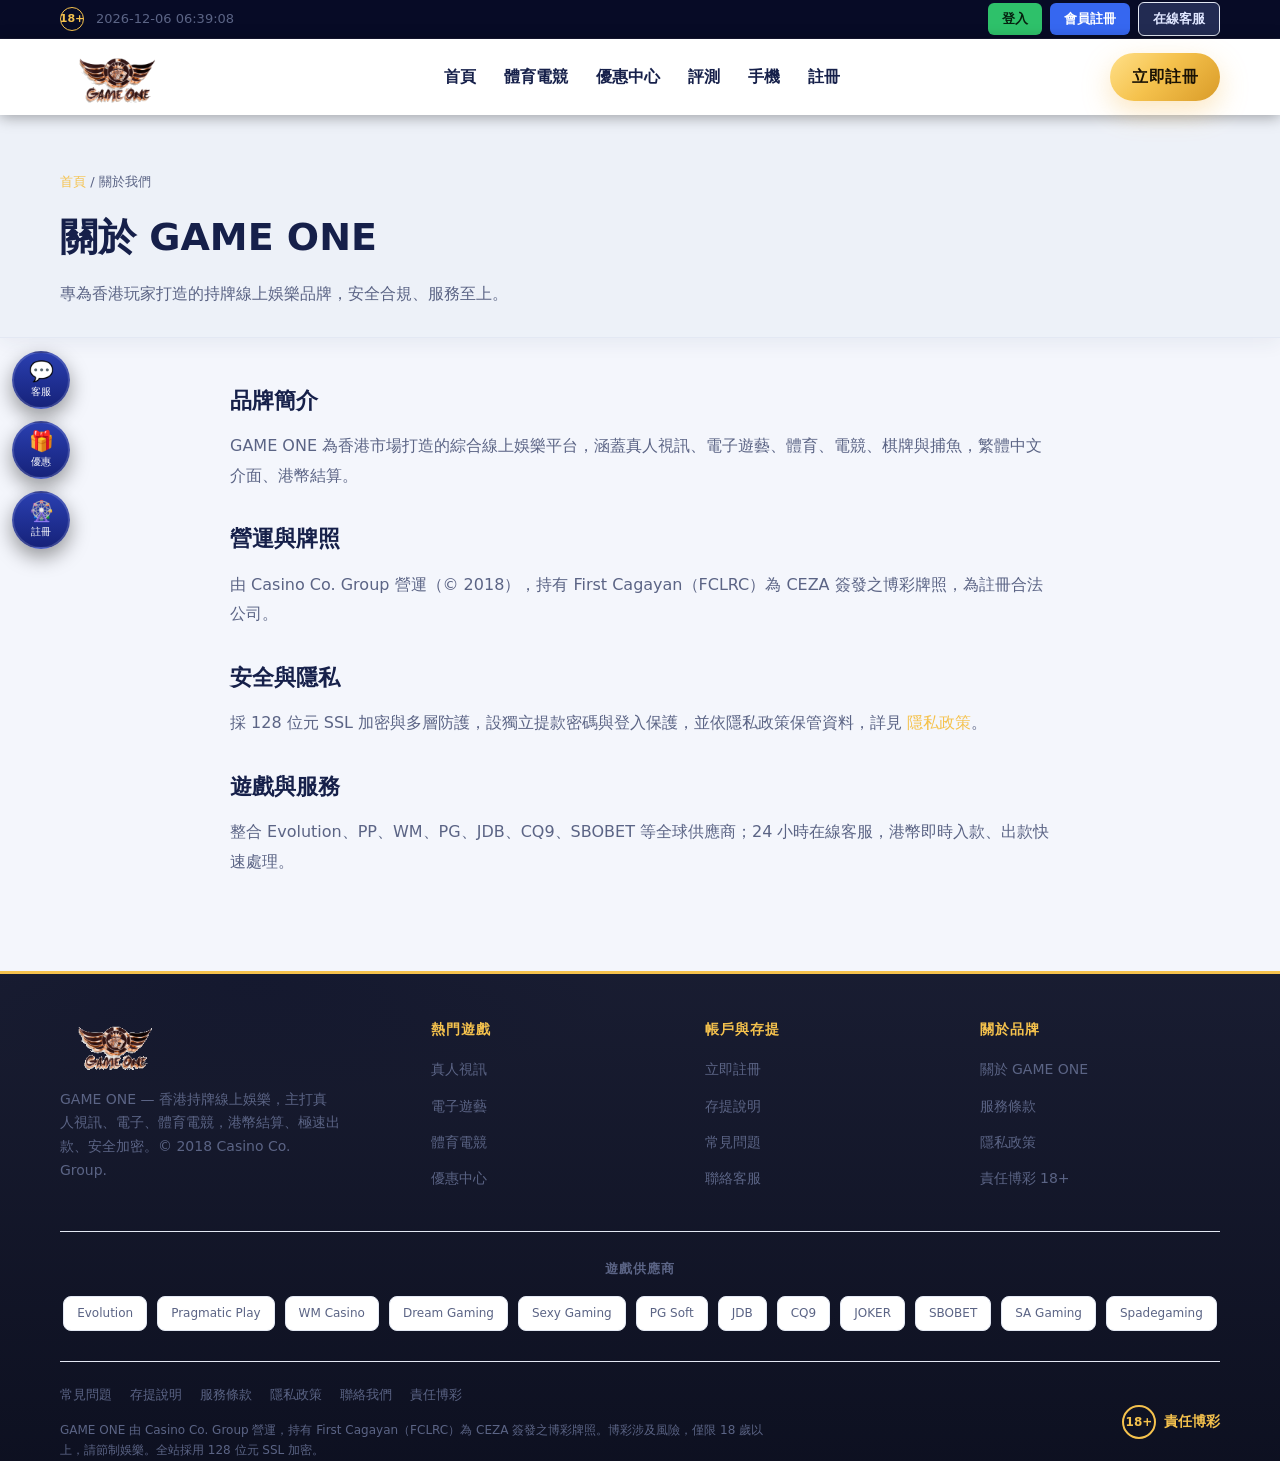
==== about-us/index.html @ 1b9bb850 "1" ====
<!DOCTYPE html>
<html lang="zh-Hant-HK">
<head>
  <meta charset="UTF-8"><meta name="viewport" content="width=device-width, initial-scale=1.0">
  <title>關於 GAME ONE | GAME ONE</title><meta name="description" content="關於 GAME ONE：Casino Co. Group 營運（© 2018），持 FCLRC/CEZA 牌照，128 位元加密，多元遊戲。"><meta name="theme-color" content="#ffffff">
  <link rel="icon" type="image/png" href="/assets/img/favicon.png">
  <link rel="apple-touch-icon" href="/assets/img/favicon.png">
  <link rel="stylesheet" href="/style.css">
</head>
<body class="light">
  <div class="topbar"><div class="container topbar-in">
    <div class="tb-left"><span class="tb-18">18+</span><span class="tb-time" id="tbTime">&nbsp;</span></div>
    <div class="tb-right">
      <a href="https://g1vip.com/play-and-win/" class="tb-btn login" target="_blank" rel="nofollow noopener">登入</a>
      <a href="/register/" class="tb-btn reg">會員註冊</a>
      <a href="/contact/" class="tb-btn cs">在線客服</a>
    </div>
  </div></div>
  <header class="site-header"><div class="container nav">
    <a class="logo" href="/" aria-label="GAME ONE 首頁"><img src="/assets/img/logo.png" alt="GAME ONE"></a>
    <nav><ul class="nav-links" id="navLinks">
      <li><a href="/">首頁</a></li>
      <li><a href="/esports/">體育電競</a></li>
      <li><a href="/bonus/">優惠中心</a></li>
      <li><a href="/review/">評測</a></li>
      <li><a href="/app/">手機</a></li>
      <li><a href="/register/">註冊</a></li>
    </ul></nav>
    <a href="/register/" class="btn btn-gold btn-reg-top">立即註冊</a>
    <button class="nav-toggle" id="navToggle" aria-label="選單">☰</button>
  </div></header>
  <div class="side-rail">
    <a class="sr" href="https://g1vip.com/play-and-win/" target="_blank" rel="nofollow noopener" title="在線客服"><span>💬</span><small>客服</small></a>
    <a class="sr" href="/bonus/" title="優惠中心"><span>🎁</span><small>優惠</small></a>
    <a class="sr" href="/register/" title="會員註冊"><span>🎡</span><small>註冊</small></a>
  </div>
  <div class="mbar">
    <a href="https://g1vip.com/play-and-win/" target="_blank" rel="nofollow noopener">登入</a>
    <a href="/register/" class="reg">會員註冊</a>
    <a href="/contact/">客服</a>
  </div>
  <main id="main">
  <section class="doc-head"><div class="container"><div class="breadcrumb"><a href="/">首頁</a> / 關於我們</div><h1>關於 GAME ONE</h1><p>專為香港玩家打造的持牌線上娛樂品牌，安全合規、服務至上。</p></div></section>
  <div class="doc"><div class="container"><h2>品牌簡介</h2><p>GAME ONE 為香港市場打造的綜合線上娛樂平台，涵蓋真人視訊、電子遊藝、體育、電競、棋牌與捕魚，繁體中文介面、港幣結算。</p>
<h2>營運與牌照</h2><p>由 Casino Co. Group 營運（© 2018），持有 First Cagayan（FCLRC）為 CEZA 簽發之博彩牌照，為註冊合法公司。</p>
<h2>安全與隱私</h2><p>採 128 位元 SSL 加密與多層防護，設獨立提款密碼與登入保護，並依隱私政策保管資料，詳見 <a href="/privacy/">隱私政策</a>。</p>
<h2>遊戲與服務</h2><p>整合 Evolution、PP、WM、PG、JDB、CQ9、SBOBET 等全球供應商；24 小時在線客服，港幣即時入款、出款快速處理。</p></div></div>
  </main>
  <footer class="site-footer"><div class="container">
    <div class="footer-top">
      <div class="footer-brand">
        <img src="/assets/img/logo.png" alt="GAME ONE" style="height:54px;width:auto;">
        <p>GAME ONE — 香港持牌線上娛樂，主打真人視訊、電子、體育電競，港幣結算、極速出款、安全加密。© 2018 Casino Co. Group.</p>
      </div>
      <div class="footer-col"><h2>熱門遊戲</h2><ul>
        <li><a href="/">真人視訊</a></li><li><a href="/">電子遊藝</a></li>
        <li><a href="/esports/">體育電競</a></li><li><a href="/bonus/">優惠中心</a></li></ul></div>
      <div class="footer-col"><h2>帳戶與存提</h2><ul>
        <li><a href="/register/">立即註冊</a></li><li><a href="/banking/">存提說明</a></li>
        <li><a href="/faq/">常見問題</a></li><li><a href="/contact/">聯絡客服</a></li></ul></div>
      <div class="footer-col"><h2>關於品牌</h2><ul>
        <li><a href="/about-us/">關於 GAME ONE</a></li><li><a href="/terms/">服務條款</a></li>
        <li><a href="/privacy/">隱私政策</a></li><li><a href="/responsible/">責任博彩 18+</a></li></ul></div>
    </div>
    <div class="partners"><h2>遊戲供應商</h2><div class="partners-row">
      <span>Evolution</span><span>Pragmatic Play</span><span>WM Casino</span><span>Dream Gaming</span>
      <span>Sexy Gaming</span><span>PG Soft</span><span>JDB</span><span>CQ9</span>
      <span>JOKER</span><span>SBOBET</span><span>SA Gaming</span><span>Spadegaming</span></div></div>
    <div class="footer-bottom">
      <div class="foot-inner">
        <div class="footer-links">
          <a href="/faq/">常見問題</a><a href="/banking/">存提說明</a><a href="/terms/">服務條款</a><a href="/privacy/">隱私政策</a><a href="/contact/">聯絡我們</a><a href="/responsible/">責任博彩</a></div>
        <p class="legal">GAME ONE 由 Casino Co. Group 營運，持有 First Cagayan（FCLRC）為 CEZA 簽發之博彩牌照。博彩涉及風險，僅限 18 歲以上，請節制娛樂。全站採用 128 位元 SSL 加密。</p>
      </div>
      <span class="age"><span class="badge18">18+</span> 責任博彩</span>
    </div>
  </div></footer>
  <script>
    var nt=document.getElementById('navToggle');
    if(nt) nt.addEventListener('click',function(){document.body.classList.toggle('menu-open');});
    document.querySelectorAll('#navLinks a').forEach(function(a){a.addEventListener('click',function(){document.body.classList.remove('menu-open');});});
    var navEl=document.querySelector('.nav nav');
    if(navEl) navEl.addEventListener('click',function(e){if(e.target===navEl)document.body.classList.remove('menu-open');});
    (function(){var el=document.getElementById('tbTime');if(!el)return;function p(n){return(n<10?'0':'')+n;}
      function tick(){var d=new Date();el.textContent=d.getFullYear()+'-'+p(d.getMonth()+1)+'-'+p(d.getDate())+' '+p(d.getHours())+':'+p(d.getMinutes())+':'+p(d.getSeconds());}
      tick();setInterval(tick,1000);})();
    (function(){var bm=document.getElementById('bmodal');if(!bm)return;
      function close(){bm.classList.remove('on');document.body.style.overflow='';}
      function esc(s){var d=document.createElement('div');d.textContent=s||'';return d.innerHTML;}
      document.querySelectorAll('.bbanner').forEach(function(c){c.addEventListener('click',function(){
        document.getElementById('bmodalImg').src=c.getAttribute('data-img');
        document.getElementById('bmodalTitle').textContent=c.getAttribute('data-title');
        document.getElementById('bmodalMeta').innerHTML=
          '<div class="bd-row"><b>活動對象</b><span>'+esc(c.getAttribute('data-target'))+'</span></div>'+
          '<div class="bd-row"><b>活動時間</b><span>'+esc(c.getAttribute('data-time'))+'</span></div>'+
          '<div class="bd-row"><b>活動內容</b><span>'+esc(c.getAttribute('data-content'))+'</span></div>'+
          '<div class="bd-row"><b>活動規則</b><span>'+esc(c.getAttribute('data-rules'))+'</span></div>';
        bm.classList.add('on');document.body.style.overflow='hidden';});});
      document.getElementById('bmodalX').addEventListener('click',close);
      bm.addEventListener('click',function(e){if(e.target===bm)close();});})();
  </script>
</body></html>
---- style.css ----
/* =========================================================
   Gameone — 香港線上娛樂平台
   品牌風格：深色 + 金橙強調（參考 beton.ua「Територія гри」深色運動-高級風）
   語言：繁體中文（粵語市場 / 香港）
   ========================================================= */

:root {
  --bg:          #0a1030;
  --bg-2:        #0c1238;
  --bg-3:        #111a4a;
  --card:        #141d47;
  --card-2:      #1b2559;
  --line:        #2b366b;
  --text:        #eef1fb;
  --muted:       #9aa6cf;
  --gold:        #f5c24d;
  --gold-2:      #ffe089;
  --gold-3:      #d99b28;
  --accent:      #ff6a2b;
  --red:         #e2323f;
  --red-2:       #b31824;
  --green:       #35c281;
  --topbar:      #070b26;
  --header:      #ffffff;
  --ink:         #16204a;
  --radius:      14px;
  --radius-sm:   10px;
  --shadow:      0 18px 40px rgba(0,0,0,.45);
  --grad-gold:   linear-gradient(135deg, var(--gold-2), var(--gold) 45%, var(--gold-3));
  --grad-dark:   linear-gradient(180deg, #10101a, #07070b);
  --maxw:        1200px;
  --font:        "Noto Sans HK","PingFang HK","Microsoft JhengHei","Segoe UI",system-ui,-apple-system,sans-serif;
}

* { box-sizing: border-box; margin: 0; padding: 0; }

html { scroll-behavior: smooth; }

body {
  font-family: var(--font);
  background: linear-gradient(180deg, #0b1236 0%, #0a1030 40%, #080d26 100%) fixed;
  color: var(--text);
  line-height: 1.7;
  -webkit-font-smoothing: antialiased;
  overflow-x: hidden;
}

img { max-width: 100%; display: block; }
a { color: inherit; text-decoration: none; }

.container { width: 100%; max-width: var(--maxw); margin: 0 auto; padding: 0 20px; }

.section { padding: 60px 0; position: relative; }
.section:nth-child(even) { background: rgba(255,255,255,.015); }

.section-head { text-align: center; margin-bottom: 42px; }
.section-head .eyebrow {
  display: inline-block; font-size: 13px; letter-spacing: 3px; font-weight: 700;
  color: var(--gold); text-transform: uppercase; margin-bottom: 12px;
}
.section-head h2 {
  font-size: clamp(26px, 4vw, 40px); font-weight: 900; letter-spacing: 1px;
}
.section-head h2 span { color: var(--gold); }
.section-head p { color: var(--muted); max-width: 640px; margin: 14px auto 0; font-size: 16px; }

/* ---------- Buttons ---------- */
.btn {
  display: inline-flex; align-items: center; justify-content: center; gap: 8px;
  font-weight: 800; font-size: 16px; letter-spacing: .5px;
  padding: 14px 30px; border-radius: 999px; border: none; cursor: pointer;
  transition: transform .18s ease, box-shadow .18s ease, filter .18s ease;
  white-space: nowrap;
}
.btn-gold { background: var(--grad-gold); color: #1a1205; box-shadow: 0 10px 28px rgba(245,182,74,.35); }
.btn-gold:hover { transform: translateY(-2px); filter: brightness(1.06); box-shadow: 0 16px 34px rgba(245,182,74,.5); }
.btn-ghost { background: transparent; color: var(--text); border: 1.5px solid var(--line); }
.btn-ghost:hover { border-color: var(--gold); color: var(--gold); }
.btn-lg { padding: 17px 40px; font-size: 18px; }

/* ---------- Top utility bar ---------- */
.topbar { background: var(--topbar); border-bottom: 1px solid rgba(255,255,255,.06); font-size: 13px; }
.topbar-in { display: flex; align-items: center; justify-content: space-between; height: 38px; }
.tb-left { display: flex; align-items: center; gap: 12px; color: var(--muted); }
.tb-18 { display: inline-flex; align-items: center; justify-content: center; width: 24px; height: 24px; border-radius: 50%;
  border: 1.5px solid var(--gold); color: var(--gold); font-size: 11px; font-weight: 800; }
.tb-time { color: var(--muted); font-variant-numeric: tabular-nums; }
.tb-right { display: flex; align-items: center; gap: 8px; }
.tb-btn { padding: 5px 14px; border-radius: 6px; font-weight: 700; font-size: 13px; transition: filter .15s, transform .15s; }
.tb-btn:hover { filter: brightness(1.08); transform: translateY(-1px); }
.tb-btn.login { background: #2ec16a; color: #06210f; }
.tb-btn.reg { background: #3667f0; color: #fff; }
.tb-btn.cs { background: #222b52; color: #dfe6ff; border: 1px solid var(--line); }

/* ---------- White main header ---------- */
.site-header { position: sticky; top: 0; z-index: 50; background: var(--header);
  box-shadow: 0 2px 14px rgba(0,0,0,.35); }
.nav { display: flex; align-items: center; gap: 20px; height: 76px; }
.nav .logo { flex: none; }
.nav .logo img { height: 56px; width: auto; }
.nav nav { flex: 1; display: flex; justify-content: center; }
.nav-links { display: flex; gap: 4px; list-style: none; flex-wrap: wrap; justify-content: center; }
.nav-links a { display: block; padding: 8px 12px; border-radius: 8px; font-size: 16px; color: var(--ink);
  font-weight: 700; transition: color .15s, background .15s; white-space: nowrap; }
.nav-links a:hover { color: var(--red); background: rgba(226,50,63,.08); }
.btn-reg-top { flex: none; padding: 10px 22px; }
.nav-toggle { display: none; background: none; border: none; color: var(--ink); font-size: 28px; cursor: pointer; flex: none; }

/* ---------- Hero ---------- */
.hero {
  position: relative; min-height: 620px; display: flex; align-items: center;
  background:
    linear-gradient(105deg, rgba(7,7,7,.94) 32%, rgba(7,7,7,.55) 70%, rgba(7,7,7,.25)),
    radial-gradient(1200px 600px at 80% 10%, rgba(245,182,74,.16), transparent 60%),
    url("assets/img/hero-bg.webp") center/cover no-repeat, var(--grad-dark);
  border-bottom: 1px solid var(--line);
}
.hero-inner { max-width: 640px; padding: 60px 0; }
.hero .badge {
  display: inline-flex; align-items: center; gap: 8px; font-size: 13px; font-weight: 700;
  color: var(--gold-2); background: rgba(245,182,74,.1); border: 1px solid rgba(245,182,74,.3);
  padding: 7px 16px; border-radius: 999px; margin-bottom: 22px;
}
.hero h1 { font-size: clamp(34px, 6vw, 60px); line-height: 1.1; font-weight: 900; letter-spacing: 1px; }
.hero h1 .g { color: var(--gold); }
.hero .lead { color: var(--muted); font-size: 18px; margin: 22px 0 12px; }
.hero .hero-actions { display: flex; gap: 14px; flex-wrap: wrap; margin-top: 26px; }
.hero .hero-note { margin-top: 18px; font-size: 13px; color: var(--muted); }

.hero-stats { display: flex; gap: 30px; margin-top: 40px; flex-wrap: wrap; }
.hero-stats .stat .n { font-size: 28px; font-weight: 900; color: var(--gold); }
.hero-stats .stat .l { font-size: 13px; color: var(--muted); }

/* ---------- Trust strip ---------- */
.trust { background: var(--bg-2); border-bottom: 1px solid var(--line); padding: 20px 0; }
.trust-row { display: flex; flex-wrap: wrap; align-items: center; justify-content: center; gap: 14px 30px; }
.trust-item { display: flex; align-items: center; gap: 9px; font-size: 14px; color: var(--muted); font-weight: 600; }
.trust-item .ic { color: var(--gold); font-size: 18px; }

/* ---------- Description / About ---------- */
.about-grid { display: grid; grid-template-columns: 1.15fr .85fr; gap: 44px; align-items: center; }
.about-copy h2, .about-copy h3 { font-size: 24px; margin-bottom: 14px; }
.about-copy p { color: var(--muted); margin-bottom: 16px; }
.about-copy .chips { display: flex; flex-wrap: wrap; gap: 10px; margin-top: 18px; }
.chip { font-size: 13px; font-weight: 700; color: var(--gold-2); background: rgba(245,182,74,.08);
  border: 1px solid rgba(245,182,74,.25); padding: 7px 14px; border-radius: 999px; }
.about-media { border-radius: var(--radius); overflow: hidden; box-shadow: var(--shadow); border: 1px solid var(--line);
  aspect-ratio: 4/3; background: linear-gradient(135deg,#1a1a24,#0c0c12); }
.about-media img { width: 100%; height: 100%; object-fit: cover; }
.about-panel { display: flex; align-items: center; justify-content: center;
  background: radial-gradient(600px 300px at 30% 20%, rgba(245,182,74,.16), transparent 60%), linear-gradient(135deg,#1a1a24,#0c0c12); }
.about-panel-inner { text-align: center; padding: 30px; width: 100%; }
.about-logo { height: 58px; margin: 0 auto 26px; width: auto; }
.about-panel-stats { display: grid; grid-template-columns: 1fr 1fr; gap: 16px; }
.about-panel-stats div { background: rgba(255,255,255,.03); border: 1px solid var(--line); border-radius: 12px; padding: 16px 10px; }
.about-panel-stats b { display: block; font-size: 22px; color: var(--gold); font-weight: 900; }
.about-panel-stats small { color: var(--muted); font-size: 12px; }

.feature-grid { display: grid; grid-template-columns: repeat(4,1fr); gap: 18px; margin-top: 50px; }
.feature { background: var(--card); border: 1px solid var(--line); border-radius: var(--radius); padding: 26px 22px; transition: border-color .2s, transform .2s; }
.feature:hover { border-color: rgba(245,182,74,.5); transform: translateY(-4px); }
.feature .ic { width: 46px; height: 46px; border-radius: 12px; background: var(--grad-gold); color: #1a1205;
  display: flex; align-items: center; justify-content: center; font-size: 22px; font-weight: 900; margin-bottom: 16px; }
.feature h3 { font-size: 17px; margin-bottom: 8px; }
.feature p { font-size: 14px; color: var(--muted); }

/* ---------- Live casino ---------- */
.live-wrap { display: grid; grid-template-columns: .95fr 1.05fr; gap: 44px; align-items: center; }
.live-media { position: relative; border-radius: var(--radius); overflow: hidden; box-shadow: var(--shadow);
  border: 1px solid var(--line); aspect-ratio: 16/11; background: linear-gradient(135deg,#20141b,#0c0c12); }
.live-media img { width: 100%; height: 100%; object-fit: cover; }
.live-media .play { position: absolute; inset: 0; display: flex; align-items: center; justify-content: center; }
.live-media .play span { width: 74px; height: 74px; border-radius: 50%; background: rgba(245,182,74,.92); color:#1a1205;
  display: flex; align-items: center; justify-content: center; font-size: 26px; box-shadow: 0 0 0 12px rgba(245,182,74,.18); }
.live-copy h2, .live-copy h3 { font-size: 26px; margin-bottom: 12px; }
.live-copy p { color: var(--muted); margin-bottom: 20px; }
.provider-grid { display: grid; grid-template-columns: repeat(3,1fr); gap: 12px; }
.provider { background: var(--card-2); border: 1px solid var(--line); border-radius: var(--radius-sm);
  padding: 14px 10px; text-align: center; font-weight: 700; font-size: 14px; color: var(--text); transition: .2s; }
.provider:hover { border-color: var(--gold); color: var(--gold); }
.provider small { display: block; color: var(--muted); font-weight: 500; font-size: 12px; margin-top: 2px; }

/* ---------- Slots ---------- */
.slots-grid { display: grid; grid-template-columns: repeat(4,1fr); gap: 18px; }
.slot-card { background: var(--card); border: 1px solid var(--line); border-radius: var(--radius);
  overflow: hidden; transition: transform .2s, border-color .2s; }
.slot-card:hover { transform: translateY(-6px); border-color: var(--gold); }
.slot-thumb { aspect-ratio: 3/4; background: linear-gradient(135deg,#241a10,#0e0e14); position: relative; overflow: hidden; }
.slot-thumb img { width: 100%; height: 100%; object-fit: cover; }
.slot-thumb .rank { position: absolute; top: 10px; left: 10px; background: var(--grad-gold); color:#1a1205;
  font-weight: 900; font-size: 13px; width: 30px; height: 30px; border-radius: 8px; display: flex; align-items: center; justify-content: center; }
.slot-thumb .hot { position: absolute; top: 10px; right: 10px; background: var(--accent); color: #fff;
  font-size: 11px; font-weight: 800; padding: 4px 9px; border-radius: 999px; }
.slot-body { padding: 14px 16px; }
.slot-body h3 { font-size: 16px; }
.slot-body .prov { font-size: 12px; color: var(--muted); margin-top: 2px; }
.slot-body .rtp { margin-top: 10px; font-size: 12px; color: var(--green); font-weight: 700; }
.slots-more { text-align: center; margin-top: 36px; }
.provider-strip { display: flex; flex-wrap: wrap; gap: 10px; justify-content: center; margin-top: 34px; }
.provider-strip .p { font-size: 13px; font-weight: 700; color: var(--muted); background: var(--card-2);
  border: 1px solid var(--line); padding: 8px 16px; border-radius: 999px; }

/* ---------- Bonuses ---------- */
.bonus-grid { display: grid; grid-template-columns: repeat(3,1fr); gap: 22px; }
.bonus-card { position: relative; background: var(--card); border: 1px solid var(--line); border-radius: var(--radius);
  padding: 0; overflow: hidden; display: flex; flex-direction: column; transition: transform .2s, border-color .2s; }
.bonus-card:hover { transform: translateY(-5px); border-color: rgba(245,182,74,.55); }
.bonus-card.featured { border-color: var(--gold); box-shadow: 0 0 0 1px var(--gold), var(--shadow); }
.bonus-media { aspect-ratio: 16/8; background: linear-gradient(135deg,#2a1c0d,#0e0e14); position: relative; }
.bonus-media img { width: 100%; height: 100%; object-fit: cover; }
.bonus-media .tag { position: absolute; top: 12px; left: 12px; background: var(--grad-gold); color:#1a1205;
  font-size: 12px; font-weight: 800; padding: 5px 12px; border-radius: 999px; }
.bonus-body { padding: 22px 22px 26px; display: flex; flex-direction: column; flex: 1; }
.bonus-body h3 { font-size: 19px; margin-bottom: 6px; }
.bonus-body .amt { font-size: 30px; font-weight: 900; color: var(--gold); margin: 6px 0 10px; }
.bonus-body p { font-size: 14px; color: var(--muted); flex: 1; }
.bonus-body .btn { margin-top: 18px; width: 100%; }

.cashback { margin-top: 36px; background: var(--card-2); border: 1px solid var(--line); border-radius: var(--radius); padding: 26px 28px; }
.cashback h3 { font-size: 18px; margin-bottom: 16px; text-align: center; }
.cashback-row { display: flex; flex-wrap: wrap; gap: 16px; justify-content: center; }
.cashback-item { text-align: center; padding: 8px 20px; }
.cashback-item .n { font-size: 26px; font-weight: 900; color: var(--gold); }
.cashback-item .l { font-size: 13px; color: var(--muted); }

/* ---------- Promo codes ---------- */
.promo-grid { display: grid; grid-template-columns: repeat(3,1fr); gap: 18px; }
.promo-card { background: linear-gradient(135deg, var(--card-2), var(--card)); border: 1px dashed rgba(245,182,74,.5);
  border-radius: var(--radius); padding: 24px; text-align: center; position: relative; }
.promo-card .label { font-size: 13px; color: var(--muted); font-weight: 600; }
.promo-card .code { font-size: 26px; font-weight: 900; letter-spacing: 2px; color: var(--gold-2);
  margin: 12px 0; font-family: "Courier New", monospace; }
.promo-card .desc { font-size: 13px; color: var(--muted); margin-bottom: 16px; min-height: 40px; }
.promo-card .copy { background: transparent; border: 1.5px solid var(--gold); color: var(--gold); border-radius: 999px;
  padding: 9px 22px; font-weight: 700; cursor: pointer; transition: .18s; }
.promo-card .copy:hover { background: var(--gold); color: #1a1205; }
.promo-note { text-align: center; color: var(--muted); font-size: 13px; margin-top: 22px; }
.promo-card .step-no { font-size: 34px; font-weight: 900; color: var(--gold-2); font-family: "Courier New", monospace; margin-bottom: 6px; }
.promo-card h3 { font-size: 18px; margin-bottom: 8px; }
.promo-list { display: grid; grid-template-columns: repeat(3,1fr); gap: 16px; }
.promo-item { text-align: left; padding: 14px 16px; background: rgba(255,255,255,.03); border: 1px solid var(--line); border-radius: var(--radius-sm); }
.promo-item b { display: block; color: var(--gold); font-size: 15px; margin-bottom: 5px; }
.promo-item span { color: var(--muted); font-size: 13px; line-height: 1.55; }
@media (max-width: 960px) { .promo-list { grid-template-columns: 1fr; } }

/* ---------- Mobile ---------- */
.mobile-wrap { display: grid; grid-template-columns: 1fr 1fr; gap: 44px; align-items: center; }
.mobile-copy h2, .mobile-copy h3 { font-size: 28px; margin-bottom: 14px; }
.mobile-copy p { color: var(--muted); margin-bottom: 22px; }
.mobile-list { list-style: none; display: flex; flex-direction: column; gap: 14px; margin-bottom: 26px; }
.mobile-list li { display: flex; gap: 12px; align-items: flex-start; font-size: 15px; }
.mobile-list li .ic { color: var(--gold); font-weight: 900; }
.store-badges { display: flex; gap: 14px; flex-wrap: wrap; }
.store { display: flex; align-items: center; gap: 10px; background: var(--card-2); border: 1px solid var(--line);
  border-radius: 12px; padding: 10px 18px; font-weight: 700; transition: .2s; }
.store:hover { border-color: var(--gold); }
.store .ic { font-size: 24px; }
.store small { display: block; font-size: 11px; color: var(--muted); font-weight: 500; }
.mobile-media { display: flex; justify-content: center; }
.phone { width: 280px; aspect-ratio: 9/18; border-radius: 34px; border: 8px solid #1c1c24; background: linear-gradient(135deg,#181820,#0b0b10);
  box-shadow: var(--shadow); overflow: hidden; position: relative; }
.phone img { width: 100%; height: 100%; object-fit: cover; }
.phone::before { content: ""; position: absolute; top: 12px; left: 50%; transform: translateX(-50%); width: 90px; height: 6px; background: #2a2a35; border-radius: 999px; z-index: 2; }

/* ---------- CTA band ---------- */
.cta-band { background: var(--grad-gold); color: #1a1205; text-align: center; padding: 54px 0; }
.cta-band h2 { font-size: clamp(24px,4vw,36px); font-weight: 900; }
.cta-band p { margin: 10px 0 24px; font-weight: 600; opacity: .85; }
.cta-band .btn { background: #0e0e12; color: var(--gold-2); }
.cta-band .btn:hover { background: #000; }

/* ---------- Footer ---------- */
.site-footer { background: var(--bg-2); border-top: 1px solid var(--line); padding: 54px 0 26px; }
.footer-top { display: grid; grid-template-columns: 1.4fr 1fr 1fr 1fr; gap: 34px; }
.footer-brand img { height: 46px; margin-bottom: 16px; }
.footer-brand p { color: var(--muted); font-size: 14px; max-width: 280px; }
.footer-col h2 { font-size: 14px; letter-spacing: 1px; text-transform: uppercase; color: var(--gold); margin-bottom: 14px; }
.footer-col ul { list-style: none; display: flex; flex-direction: column; gap: 9px; }
.footer-col a { color: var(--muted); font-size: 14px; }
.footer-col a:hover { color: var(--gold); }
.partners { margin-top: 40px; padding-top: 26px; border-top: 1px solid var(--line); }
.partners h2 { text-align: center; color: var(--muted); font-size: 13px; letter-spacing: 1px; margin-bottom: 16px; text-transform: uppercase; }
.partners-row { display: flex; flex-wrap: wrap; gap: 10px; justify-content: center; }
.partners-row span { font-size: 12px; color: var(--muted); background: var(--card); border: 1px solid var(--line); padding: 6px 13px; border-radius: 8px; }
.footer-bottom { margin-top: 30px; padding-top: 22px; border-top: 1px solid var(--line); display: flex; flex-wrap: wrap; gap: 14px; justify-content: space-between; align-items: center; }
.footer-bottom .legal { font-size: 12px; color: var(--muted); max-width: 720px; }
.footer-bottom .age { display: inline-flex; align-items: center; gap: 8px; font-weight: 800; color: var(--gold); font-size: 14px; }
.footer-bottom .age .badge18 { width: 34px; height: 34px; border-radius: 50%; border: 2px solid var(--gold); display: inline-flex; align-items: center; justify-content: center; font-size: 12px; }

/* ---------- Responsive ---------- */
@media (max-width: 960px) {
  .feature-grid { grid-template-columns: repeat(2,1fr); }
  .slots-grid { grid-template-columns: repeat(2,1fr); }
  .about-grid, .live-wrap, .mobile-wrap { grid-template-columns: 1fr; }
  .bonus-grid, .promo-grid { grid-template-columns: 1fr; }
  .footer-top { grid-template-columns: 1fr 1fr; }
}
@media (max-width: 560px) {
  .slots-grid { grid-template-columns: 1fr 1fr; }
  .provider-grid { grid-template-columns: 1fr 1fr; }
  .hero-stats { gap: 20px; }
  .nav-cta .btn-ghost { display: none; }
  .footer-top { grid-template-columns: 1fr; }
  .section { padding: 54px 0; }
}

/* ---------- Sports & E-Sports ---------- */
.sports-grid { display: grid; grid-template-columns: 1fr 1fr; gap: 20px; }
.sport-card { background: var(--card); border: 1px solid var(--line); border-radius: var(--radius); padding: 30px 28px; transition: border-color .2s, transform .2s; }
.sport-card:hover { border-color: rgba(245,182,74,.5); transform: translateY(-4px); }
.sport-ic { width: 56px; height: 56px; border-radius: 14px; background: var(--grad-gold); display: flex; align-items: center; justify-content: center; font-size: 28px; margin-bottom: 16px; }
.sport-card h3 { font-size: 22px; margin-bottom: 10px; }
.sport-card p { color: var(--muted); font-size: 15px; margin-bottom: 18px; }
.sport-card .provider-strip { justify-content: flex-start; margin-top: 0; }
.cat-strip { display: grid; grid-template-columns: repeat(4,1fr); gap: 16px; margin-top: 20px; }
.cat { background: var(--card-2); border: 1px solid var(--line); border-radius: var(--radius-sm); padding: 18px 20px; }
.cat b { display: block; color: var(--gold); font-size: 17px; margin-bottom: 5px; }
.cat span { color: var(--muted); font-size: 13px; }

/* ---------- FAQ ---------- */
.faq-list { max-width: 860px; margin: 0 auto; display: flex; flex-direction: column; gap: 12px; }
.faq-item { background: var(--card); border: 1px solid var(--line); border-radius: var(--radius-sm); overflow: hidden; }
.faq-item summary { list-style: none; cursor: pointer; padding: 20px 24px; font-size: 16px; font-weight: 700; color: var(--text);
  display: flex; align-items: center; justify-content: space-between; gap: 14px; transition: color .15s; }
.faq-item summary::-webkit-details-marker { display: none; }
.faq-item summary::after { content: "+"; color: var(--gold); font-size: 24px; font-weight: 400; flex: none; transition: transform .2s; }
.faq-item[open] summary { color: var(--gold); }
.faq-item[open] summary::after { transform: rotate(45deg); }
.faq-item summary:hover { color: var(--gold); }
.faq-a { padding: 0 24px 22px; color: var(--muted); font-size: 15px; line-height: 1.7; }

@media (max-width: 960px) {
  .sports-grid { grid-template-columns: 1fr; }
  .cat-strip { grid-template-columns: 1fr 1fr; }
}
@media (max-width: 560px) {
  .cat-strip { grid-template-columns: 1fr; }
}

/* ---------- Inner page hero ---------- */
.page-hero { position: relative; padding: 92px 0 60px; border-bottom: 1px solid var(--line);
  background: linear-gradient(105deg, rgba(7,7,7,.93) 30%, rgba(7,7,7,.62) 72%, rgba(7,7,7,.35)),
    radial-gradient(1000px 500px at 85% 0, rgba(245,182,74,.14), transparent 60%),
    var(--hero) center/cover no-repeat, var(--grad-dark); }
.page-hero .breadcrumb { font-size: 13px; color: var(--muted); margin-bottom: 14px; }
.page-hero .breadcrumb a { color: var(--gold); }
.page-hero h1 { font-size: clamp(30px, 5vw, 48px); font-weight: 900; letter-spacing: 1px; max-width: 780px; }
.page-hero p { color: var(--muted); font-size: 17px; margin-top: 14px; max-width: 660px; }
.page-hero .hero-actions { margin-top: 26px; display: flex; gap: 14px; flex-wrap: wrap; }
/* home hero extras (always on dark hero, keep light) */
.home-hero { padding: 78px 0 66px; }
.hero-badge { display: inline-block; font-size: 13px; font-weight: 800; letter-spacing: 1px;
  color: var(--gold-2); background: rgba(245,182,74,.12); border: 1px solid rgba(245,182,74,.38);
  padding: 7px 16px; border-radius: 999px; margin-bottom: 18px; }
.hero-stats2 { display: flex; gap: 34px; margin-top: 38px; flex-wrap: wrap; }
.hero-stats2 .stat .n { font-size: 26px; font-weight: 900; color: var(--gold); }
.hero-stats2 .stat .l { font-size: 13px; color: #c9d2ee; margin-top: 2px; }
body.light .hero-badge { color: var(--gold-2); }
body.light .hero-stats2 .stat .n { color: var(--gold); }
body.light .hero-stats2 .stat .l { color: #d6ddf3; }

/* ---------- Review page ---------- */
.score-big { font-size: 64px; font-weight: 900; color: var(--gold); line-height: 1; }
.rating-row { display: flex; align-items: center; gap: 16px; margin-bottom: 14px; }
.rating-row .lbl { width: 96px; color: var(--muted); font-size: 14px; flex: none; }
.rating-bar { flex: 1; height: 10px; background: var(--card-2); border-radius: 999px; overflow: hidden; border: 1px solid var(--line); }
.rating-bar i { display: block; height: 100%; background: var(--grad-gold); border-radius: 999px; }
.rating-row .val { width: 40px; text-align: right; font-weight: 800; color: var(--gold); flex: none; }
.pros-cons { display: grid; grid-template-columns: 1fr 1fr; gap: 20px; }
.pc-card { background: var(--card); border: 1px solid var(--line); border-radius: var(--radius); padding: 26px; }
.pc-card h3 { font-size: 19px; margin-bottom: 14px; }
.pc-card.good h4 { color: var(--green); }
.pc-card.warn h4 { color: var(--accent); }
.pc-card ul { list-style: none; display: flex; flex-direction: column; gap: 12px; }
.pc-card li { display: flex; gap: 10px; font-size: 14px; color: var(--muted); line-height: 1.6; }
.pc-card li .m { flex: none; font-size: 18px; line-height: 1.3; }
.pc-card.good li .m { color: var(--green); }
.pc-card.warn li .m { color: var(--accent); }
@media (max-width: 960px) { .pros-cons { grid-template-columns: 1fr; } }

/* ---------- Showcase grid (контентные страницы) ---------- */
.show-grid { display: grid; grid-template-columns: repeat(3,1fr); gap: 18px; }
.show-card { background: var(--card); border: 1px solid var(--line); border-radius: var(--radius); overflow: hidden; transition: transform .2s, border-color .2s; }
.show-card:hover { transform: translateY(-4px); border-color: var(--gold); }
.show-card .th { aspect-ratio: 16/10; overflow: hidden; }
.show-card img { width: 100%; height: 100%; object-fit: cover; }
.show-card .cap { padding: 13px 16px; font-weight: 700; font-size: 15px; }
@media (max-width: 768px) { .show-grid { grid-template-columns: 1fr 1fr; } }

/* ---------- Текстовые (служебные) страницы ---------- */
.doc-head { padding: 56px 0 30px; border-bottom: 1px solid var(--line); background: var(--bg-2); }
.doc-head .breadcrumb { font-size: 13px; color: var(--muted); margin-bottom: 12px; }
.doc-head .breadcrumb a { color: var(--gold); }
.doc-head h1 { font-size: clamp(26px,4vw,38px); font-weight: 900; }
.doc-head p { color: var(--muted); margin-top: 10px; max-width: 680px; }
.doc { padding: 44px 0 60px; }
.doc .container { max-width: 860px; }
.doc h2 { font-size: 22px; font-weight: 800; margin: 30px 0 12px; }
.doc h2:first-child { margin-top: 0; }
.doc h3 { font-size: 17px; font-weight: 700; color: var(--gold); margin: 24px 0 8px; }
.doc p { color: var(--muted); margin-bottom: 14px; line-height: 1.85; }
.doc ul { color: var(--muted); margin: 0 0 16px 22px; }
.doc li { margin-bottom: 8px; line-height: 1.7; }
.doc a { color: var(--gold); }
.doc strong { color: var(--text); }

/* ---------- Footer legal links ---------- */
.foot-inner { flex: 1; }
.footer-links { display: flex; flex-wrap: wrap; gap: 8px 18px; margin-bottom: 14px; }
.footer-links a { color: var(--muted); font-size: 13px; }
.footer-links a:hover { color: var(--gold); }

/* ==========================================================
   ПОРТАЛЬНЫЙ ДИЗАЙН (главная) + навигация мобайл
   ========================================================== */

/* --- Hero carousel --- */
.hero-carousel { position: relative; background: #0a0f2a; }
.hero-carousel .slide { display: none; min-height: 420px; align-items: center;
  background: linear-gradient(90deg, rgba(10,15,42,.92) 0%, rgba(10,15,42,.55) 45%, rgba(10,15,42,.15) 70%), var(--b) center/cover no-repeat; }
.hero-carousel .slide.on { display: flex; animation: fade .6s ease; }
@keyframes fade { from{opacity:.3} to{opacity:1} }
.hc-in { width: 100%; }
.hc-txt { max-width: 560px; padding: 30px 0; }
.hc-txt h1 { font-size: clamp(30px,5vw,54px); font-weight: 900; line-height: 1.12; letter-spacing: 1px;
  text-shadow: 0 4px 18px rgba(0,0,0,.5); }
.hc-txt h1 span { color: var(--gold); }
.hc-txt p { color: #dfe6ff; font-size: 17px; margin: 16px 0 22px; }
.hc-txt p b { color: var(--gold-2); font-size: 22px; }
.hero-carousel .dots { position: absolute; bottom: 16px; left: 0; right: 0; display: flex; gap: 9px; justify-content: center; }
.hero-carousel .dot { width: 10px; height: 10px; border-radius: 50%; background: rgba(255,255,255,.35); cursor: pointer; transition: .2s; }
.hero-carousel .dot.on { background: var(--gold); width: 26px; border-radius: 6px; }

/* --- Marquee --- */
.marquee { background: #fff; border-bottom: 3px solid var(--gold); }
.marquee-in { display: flex; align-items: center; gap: 14px; height: 46px; overflow: hidden; }
.mq-label { flex: none; color: var(--red); font-weight: 800; font-size: 14px; }
.mq-track { flex: 1; overflow: hidden; white-space: nowrap; }
.mq-track span { display: inline-block; padding-left: 100%; color: var(--ink); font-size: 14px; font-weight: 600;
  animation: mq 22s linear infinite; }
@keyframes mq { from{transform:translateX(0)} to{transform:translateX(-100%)} }
.mq-more { flex: none; color: var(--red); font-weight: 700; font-size: 13px; }

/* --- Games + leaderboard --- */
.games-wrap { padding: 40px 0 56px; }
.games-layout { display: grid; grid-template-columns: 1fr 300px; gap: 26px; align-items: start; }
.games-title { font-size: 24px; font-weight: 900; margin-bottom: 20px; position: relative; padding-left: 14px; }
.games-title::before { content: ""; position: absolute; left: 0; top: 3px; bottom: 3px; width: 5px; border-radius: 3px; background: var(--grad-gold); }
.games-grid { display: grid; grid-template-columns: repeat(3,1fr); gap: 16px; }
.game-card { position: relative; border-radius: var(--radius); overflow: hidden; aspect-ratio: 16/10;
  border: 1px solid var(--line); background: var(--card); transition: transform .2s, box-shadow .2s; }
.game-card img { width: 100%; height: 100%; object-fit: cover; transition: transform .3s; }
.game-card:hover { transform: translateY(-5px); box-shadow: 0 16px 30px rgba(0,0,0,.45); }
.game-card:hover img { transform: scale(1.06); }
.game-card .gc-label { position: absolute; left: 0; right: 0; bottom: 0; padding: 26px 16px 14px;
  background: linear-gradient(180deg, transparent, rgba(6,10,30,.92)); color: #fff; font-weight: 800; font-size: 19px;
  text-shadow: 0 2px 8px rgba(0,0,0,.6); }
.game-card .gc-tag { position: absolute; top: 10px; left: 10px; background: var(--red); color: #fff;
  font-size: 11px; font-weight: 800; padding: 4px 10px; border-radius: 6px; }

.leaderboard { background: linear-gradient(180deg,#20172f,#140d24); border: 1px solid #3a2a5a; border-radius: var(--radius);
  padding: 18px 16px; box-shadow: var(--shadow); }
.leaderboard h4 { text-align: center; font-size: 15px; color: var(--gold-2); margin-bottom: 14px; letter-spacing: .5px; }
.leaderboard ol { list-style: none; display: flex; flex-direction: column; gap: 8px; }
.leaderboard li { display: flex; align-items: center; gap: 10px; background: rgba(255,255,255,.03);
  border: 1px solid rgba(255,255,255,.06); border-radius: 8px; padding: 9px 12px; font-size: 14px; }
.leaderboard .rk { width: 22px; height: 22px; border-radius: 50%; background: #2c2242; color: var(--gold);
  display: flex; align-items: center; justify-content: center; font-weight: 800; font-size: 12px; flex: none; }
.leaderboard li:nth-child(1) .rk { background: var(--grad-gold); color: #241705; }
.leaderboard li:nth-child(2) .rk { background: #c9d2e6; color: #1a2033; }
.leaderboard li:nth-child(3) .rk { background: #d99b28; color: #241705; }
.leaderboard .nm { flex: 1; color: var(--text); font-family: monospace; }
.leaderboard .amt { color: var(--gold); font-weight: 800; }

/* --- Floating side rail + mobile bottom bar --- */
.side-rail { position: fixed; left: 12px; top: 50%; transform: translateY(-50%); z-index: 40;
  display: flex; flex-direction: column; gap: 12px; }
.side-rail .sr { width: 58px; height: 58px; border-radius: 50%; background: linear-gradient(180deg,#2a3fb0,#16227a);
  border: 2px solid rgba(255,255,255,.15); display: flex; flex-direction: column; align-items: center; justify-content: center;
  color: #fff; box-shadow: 0 8px 20px rgba(0,0,0,.4); transition: transform .18s; }
.side-rail .sr span { font-size: 20px; line-height: 1; }
.side-rail .sr small { font-size: 10px; margin-top: 2px; }
.side-rail .sr:hover { transform: scale(1.08); }

.mbar { display: none; position: fixed; left: 0; right: 0; bottom: 0; z-index: 45; height: 56px;
  background: #0a0f2e; border-top: 1px solid var(--line); }
.mbar a { flex: 1; display: flex; align-items: center; justify-content: center; color: var(--muted); font-weight: 700; font-size: 15px; }
.mbar a.reg { background: var(--grad-gold); color: #241705; }

/* --- footer/doc tweaks for navy --- */
.doc-head { background: var(--bg-2); }
.trust { background: var(--bg-2); }
.site-footer { background: #070b26; }

/* ==========================================================
   RESPONSIVE (мобильная оптимизация)
   ========================================================== */
@media (max-width: 1024px) {
  .games-layout { grid-template-columns: 1fr; }
  .leaderboard { order: -1; }
}
@media (max-width: 900px) {
  .nav { gap: 12px; }
  .nav-toggle { display: block; margin-left: auto; }
  .btn-reg-top { display: none; }
  /* полноэкранный оверлей-меню (высокий z-index, вне stacking-context шапки) */
  .nav nav { position: fixed; inset: 0; z-index: 9999; display: none;
    background: rgba(6,10,32,.97); backdrop-filter: blur(6px);
    flex-direction: column; align-items: center; justify-content: center; padding: 60px 22px; }
  body.menu-open { overflow: hidden; }
  body.menu-open .nav nav { display: flex; }
  .nav nav::before { content: "✕"; position: absolute; top: 18px; right: 22px; font-size: 30px; color: #fff; }
  .nav-links { flex-direction: column; align-items: stretch; gap: 4px; width: 100%; max-width: 360px; }
  .nav-links a { color: #fff; font-size: 20px; font-weight: 700; text-align: center; padding: 15px;
    border-bottom: 1px solid rgba(255,255,255,.1); border-radius: 0; }
  .nav-links a:hover { color: var(--gold); background: transparent; }
}
@media (max-width: 720px) {
  .topbar-in { height: 34px; }
  .tb-time { display: none; }
  .tb-btn.cs { display: none; }
  .side-rail { display: none; }
  .mbar { display: flex; }
  body { padding-bottom: 56px; }
  .hero-carousel .slide { min-height: 300px; }
  .games-grid { grid-template-columns: 1fr 1fr; gap: 12px; }
  .game-card .gc-label { font-size: 15px; padding: 20px 12px 10px; }
  .nav .logo img { height: 46px; }
}
@media (max-width: 440px) {
  .games-grid { grid-template-columns: 1fr; }
  .tb-btn { padding: 4px 10px; font-size: 12px; }
}

/* ==========================================================
   FOOTER под референс (About us / Partner / Browser / Guide)
   ========================================================== */
.site-footer { background:
   linear-gradient(180deg, rgba(6,10,32,.92), rgba(4,7,24,.96)),
   radial-gradient(600px 200px at 20% 0, rgba(40,55,140,.25), transparent 60%);
  border-top: 3px solid var(--gold); padding: 44px 0 0; position: relative; margin-top: 20px; }
.footer-cols { display: grid; grid-template-columns: 1.1fr 1.2fr 1fr; gap: 40px; padding-bottom: 30px; }
.fcol h5 { font-size: 20px; font-weight: 800; color: #fff; margin-bottom: 16px; display: flex; align-items: baseline; gap: 8px; }
.fcol h5 small { font-size: 13px; color: var(--muted); font-weight: 500; letter-spacing: .5px; }
.fcol h5.mt { margin-top: 26px; }
.foot-logo { height: 58px; width: auto; margin-bottom: 12px; }
.foot-about { color: var(--muted); font-size: 13px; line-height: 1.85; max-width: 320px; }
.guide-links { display: grid; grid-template-columns: 1fr 1fr; gap: 9px 16px; max-width: 340px; }
.guide-links a { color: var(--muted); font-size: 14px; transition: color .15s; }
.guide-links a:hover { color: var(--gold); }
.partner-grid { display: grid; grid-template-columns: repeat(4,1fr); gap: 10px; }
.partner-grid span { display: flex; align-items: center; justify-content: center; text-align: center; font-size: 12px;
  color: #cfd6ef; background: rgba(255,255,255,.05); border: 1px solid rgba(255,255,255,.08); border-radius: 6px;
  padding: 10px 6px; font-weight: 600; min-height: 42px; transition: .15s; }
.partner-grid span:hover { border-color: var(--gold); color: var(--gold-2); }
.browser-row { display: flex; gap: 26px; }
.br { text-align: center; color: var(--muted); font-size: 13px; }
.br .bi { display: flex; align-items: center; justify-content: center; width: 56px; height: 56px; margin: 0 auto 8px;
  border-radius: 50%; background: rgba(255,255,255,.06); border: 1px solid rgba(255,255,255,.12); font-size: 24px; color: #fff; }
.br b { display: block; color: #dfe6ff; font-size: 13px; font-weight: 700; }
.br small { display: block; margin-top: 3px; font-size: 11px; color: var(--muted); }
.footer-legal { border-top: 1px solid rgba(255,255,255,.08); padding: 18px 0 26px; }
.footer-legal p { color: #7f8ab5; font-size: 12px; line-height: 1.75; margin-bottom: 10px; }
.footer-legal .footer-links { display: flex; flex-wrap: wrap; gap: 8px 18px; }
.footer-legal .footer-links a { color: var(--muted); font-size: 13px; }
.footer-legal .footer-links a:hover { color: var(--gold); }
@media (max-width: 900px) {
  .footer-cols { grid-template-columns: 1fr; gap: 28px; }
  .browser-row { justify-content: flex-start; }
}
@media (max-width: 560px) {
  .partner-grid { grid-template-columns: repeat(3,1fr); }
}

/* ==========================================================
   СВЕТЛАЯ ТЕМА — все страницы, кроме главной (body.light)
   ========================================================== */
body.light {
  --bg: #f4f6fc; --bg-2: #eef1f8; --bg-3: #e6eaf4;
  --card: #ffffff; --card-2: #f6f8fc; --line: #e3e8f3;
  --text: #16204a; --muted: #5b6485;
  background: #f4f6fc; color: var(--text);
}
body.light .section:nth-child(even) { background: rgba(20,30,70,.03); }
/* карточки на светлом — лёгкая тень */
body.light .feature, body.light .bonus-card, body.light .slot-card, body.light .promo-card,
body.light .sport-card, body.light .show-card, body.light .faq-item, body.light .cashback,
body.light .pc-card, body.light .cat, body.light .provider, body.light .doc-head {
  box-shadow: 0 6px 18px rgba(30,45,90,.06); }
/* чипы: делаем читаемыми на светлом */
body.light .chip { color: #b06f12; background: rgba(245,182,74,.14); border-color: rgba(245,182,74,.4); }
body.light .provider-strip .p { color: #55607f; background: #eef1f8; }
/* page-hero (тёмная картинка) — текст оставляем светлым */
body.light .page-hero h1 { color: #fff; }
body.light .page-hero p { color: #e7ecff; }
body.light .page-hero .breadcrumb { color: #c7d0ee; }
body.light .page-hero .breadcrumb a { color: var(--gold-2); }
body.light .page-hero .btn-ghost { color: #fff; border-color: rgba(255,255,255,.5); }
body.light .page-hero .btn-ghost:hover { border-color: var(--gold); color: var(--gold-2); }
/* заголовки секций/док — тёмные, акцент-span золотой сохраняем */
body.light .section-head h2, body.light .about-copy h3, body.light .live-copy h3,
body.light .mobile-copy h3, body.light .doc h2 { color: var(--text); }
body.light .doc-head { background: #edf1f8; }
body.light .btn-ghost { color: var(--text); border-color: #cfd6e6; }

/* ==========================================================
   Страница бонусов: баннеры + модалка; wordmark в about-панели
   ========================================================== */
.about-wordmark { font-size: 38px; font-weight: 900; letter-spacing: 2px; color: #fff; margin-bottom: 6px; text-shadow: 0 2px 10px rgba(0,0,0,.4); }
.about-wordmark span { color: var(--gold); }
.about-tag { color: var(--muted); font-size: 14px; margin-bottom: 24px; letter-spacing: 1px; }

.bonus-banner-grid { display: grid; grid-template-columns: repeat(2,1fr); gap: 18px; }
.bbanner { position: relative; display: block; width: 100%; padding: 0; border: 1px solid var(--line);
  border-radius: 12px; overflow: hidden; cursor: pointer; background: var(--card);
  box-shadow: 0 6px 18px rgba(30,45,90,.08); transition: transform .2s, box-shadow .2s; }
.bbanner img { width: 100%; height: auto; display: block; transition: transform .3s; }
.bbanner:hover { transform: translateY(-4px); box-shadow: 0 14px 30px rgba(30,45,90,.18); }
.bbanner:hover img { transform: scale(1.04); }
.bbanner::after { content: "查看詳情 ▸"; position: absolute; inset: 0; display: flex; align-items: center; justify-content: center;
  background: rgba(8,12,34,.55); color: #fff; font-weight: 800; font-size: 18px; letter-spacing: 1px; opacity: 0; transition: opacity .2s; }
.bbanner:hover::after { opacity: 1; }

.bmodal { position: fixed; inset: 0; z-index: 10000; display: none; align-items: center; justify-content: center;
  padding: 20px; background: rgba(2,4,14,.8); }
.bmodal.on { display: flex; }
.bmodal-box { position: relative; background: #fff; border-radius: 16px; max-width: 720px; width: 100%;
  max-height: 90vh; overflow-y: auto; box-shadow: 0 30px 70px rgba(0,0,0,.6); animation: bmpop .2s ease; }
@keyframes bmpop { from { transform: translateY(14px); opacity: .4; } to { transform: none; opacity: 1; } }
.bmodal-box img { width: 100%; display: block; border-radius: 16px 16px 0 0; }
.bmodal-x { position: absolute; top: 12px; right: 12px; width: 40px; height: 40px; border: none; border-radius: 50%;
  background: rgba(0,0,0,.55); color: #fff; font-size: 20px; cursor: pointer; z-index: 2; transition: background .15s; }
.bmodal-x:hover { background: rgba(0,0,0,.8); }
.bmodal-body { padding: 22px 26px 28px; }
.bmodal-body h3 { font-size: 23px; font-weight: 900; color: #16204a; margin-bottom: 10px; }
.bmodal-body p { color: #566; font-size: 15px; line-height: 1.8; margin-bottom: 20px; }

@media (max-width: 760px) {
  .bonus-banner-grid { grid-template-columns: 1fr; }
}

/* модалка бонусов: структурированные детали */
.bmodal-meta { margin-bottom: 18px; }
.bd-row { display: grid; grid-template-columns: 84px 1fr; gap: 12px; padding: 11px 0; border-bottom: 1px solid #eef1f6; font-size: 14px; }
.bd-row:last-child { border-bottom: none; }
.bd-row b { color: var(--gold-3); font-weight: 800; }
.bd-row span { color: #3f4a63; line-height: 1.75; }
.bmodal-note { color: #97a0b8; font-size: 12px; margin-top: 14px; }

/* оптимизация мобильного hero (главная) */
@media (max-width: 720px) {
  .hero { min-height: auto; padding: 40px 0 46px; }
  .hero::before { content: ""; position: absolute; inset: 0;
    background: linear-gradient(180deg, rgba(8,12,32,.55) 0%, rgba(8,12,32,.72) 55%, rgba(8,12,32,.9) 100%); }
  .hero .container { position: relative; z-index: 1; }
  .hero-inner { padding: 0 18px; max-width: 100%; }
  .hero h1 { font-size: 27px; line-height: 1.38; }
  .hero .lead { font-size: 14px; line-height: 1.85; margin: 20px 0 0; }
  .hero .hero-actions { flex-direction: column; align-items: stretch; gap: 12px; margin-top: 28px; }
  .hero .hero-actions .btn { width: 100%; padding: 15px; font-size: 16px; }
  .hero .hero-note { font-size: 12px; margin-top: 22px; padding-top: 18px; border-top: 1px solid rgba(255,255,255,.12); }
  .hero-stats { gap: 20px 8px; margin-top: 22px; justify-content: space-between; }
  .hero-stats .stat { flex: 1 1 22%; min-width: 68px; }
  .hero-stats .stat .n { font-size: 21px; }
  .hero-stats .stat .l { font-size: 11px; }
}

/* фикс: панель "о бренде" не должна обрезать контент (wordmark) */
.about-panel { aspect-ratio: auto; overflow: visible; }
.about-panel .about-panel-inner { padding: 30px 24px; }
@media (max-width: 720px) {
  .about-wordmark { font-size: 30px; letter-spacing: 1px; }
  .about-panel .about-panel-inner { padding: 26px 18px; }
}
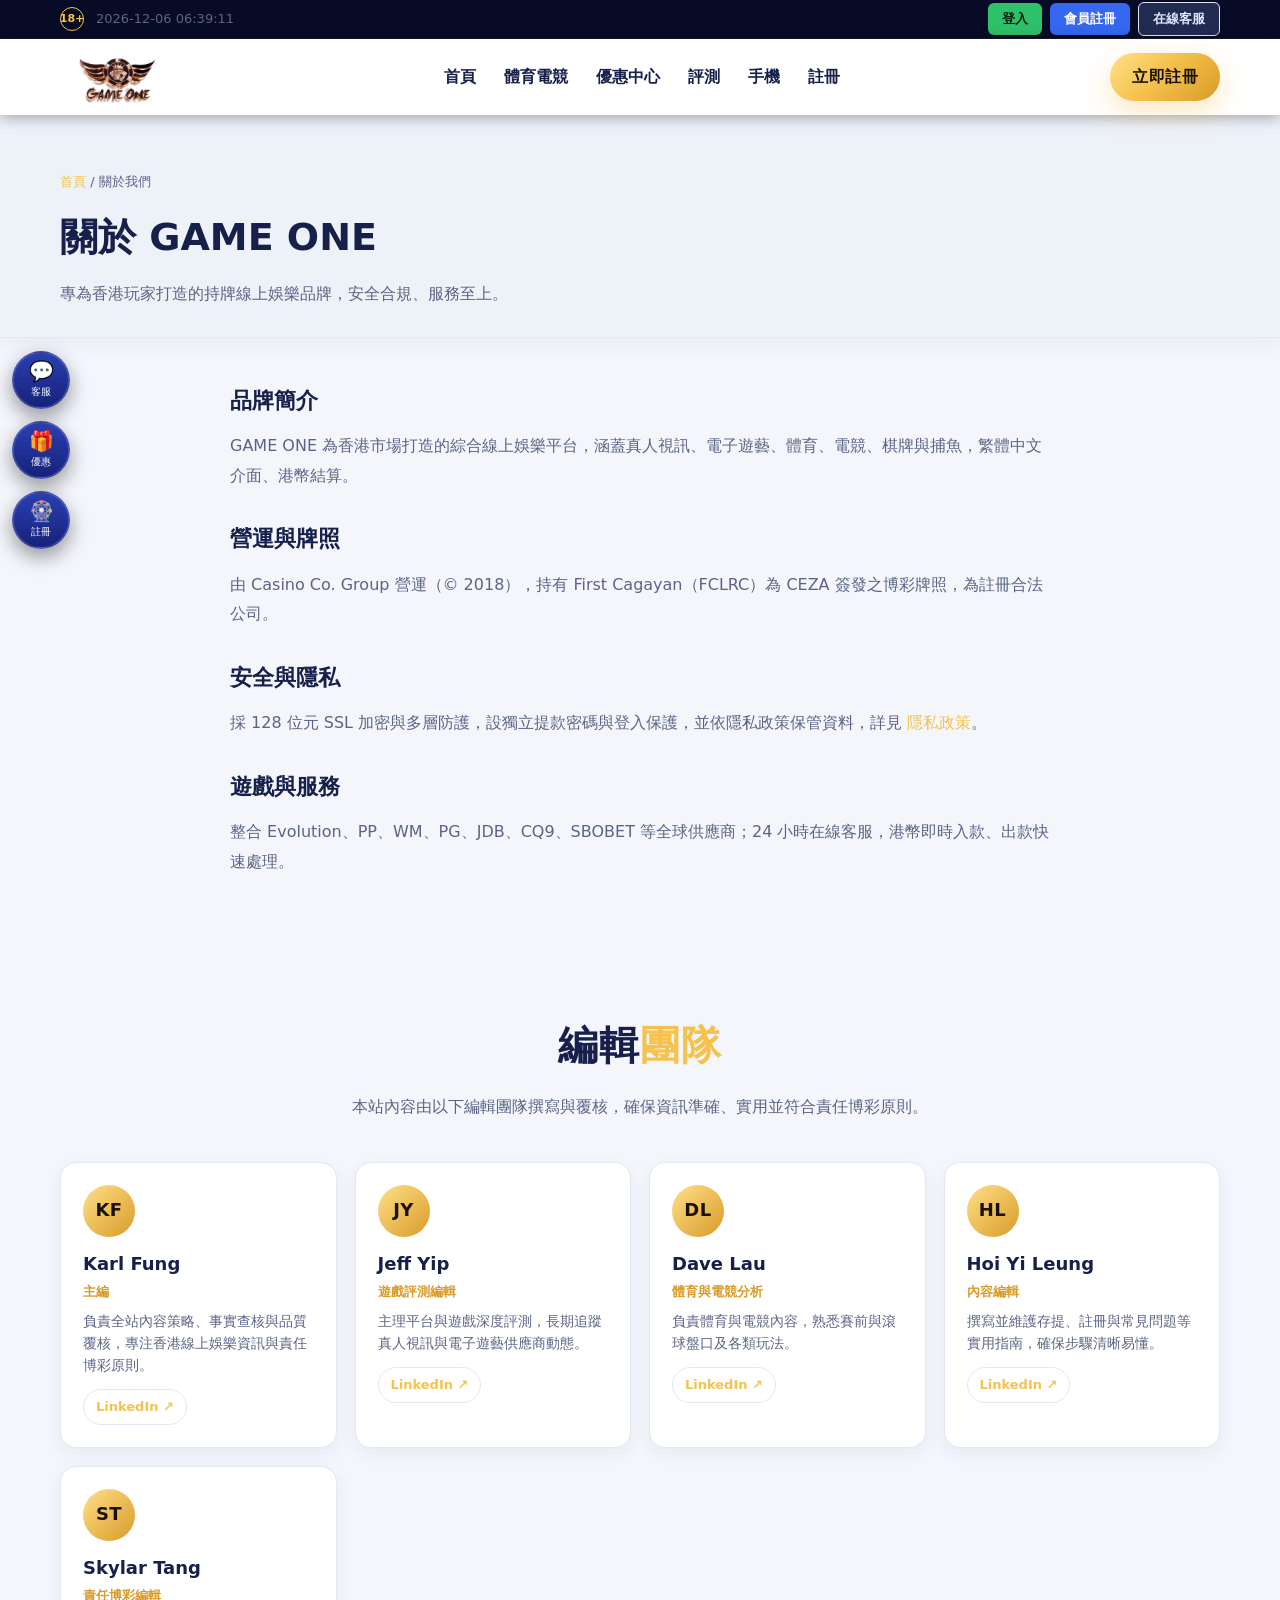
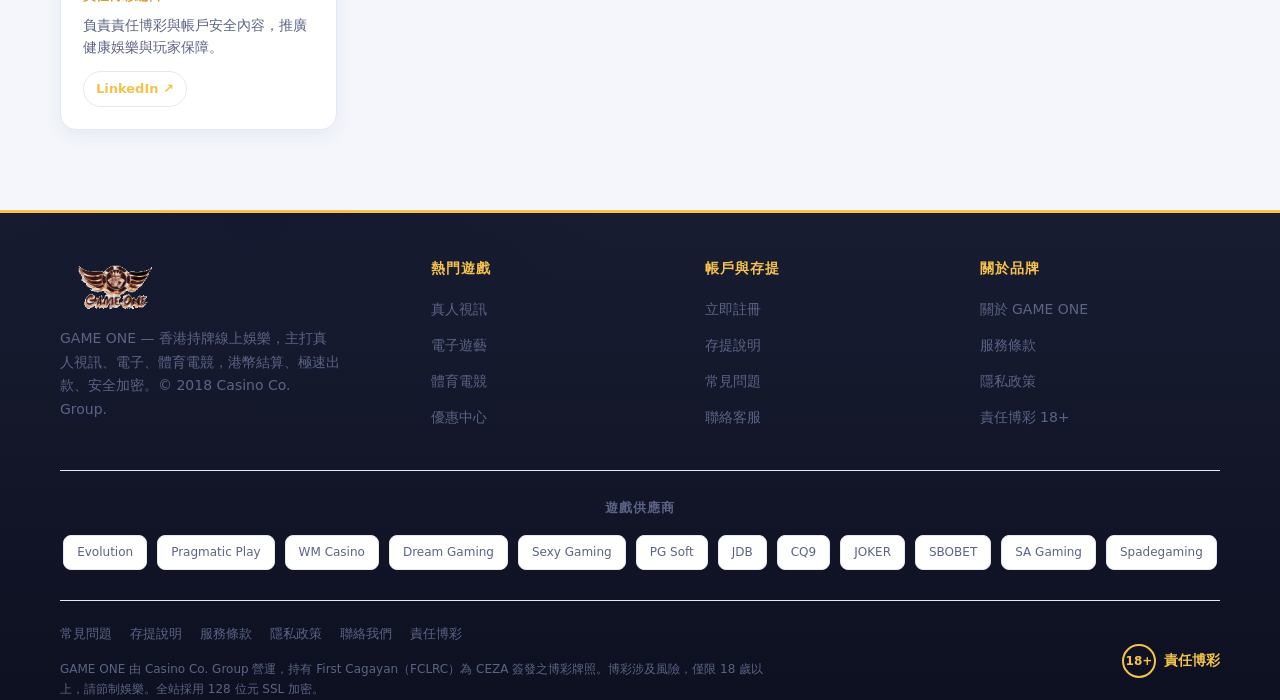
==== commit 73b0de35: "1" ====
--- a/about-us/index.html
+++ b/about-us/index.html
@@ -6,6 +6,265 @@
   <link rel="icon" type="image/png" href="/assets/img/favicon.png">
   <link rel="apple-touch-icon" href="/assets/img/favicon.png">
   <link rel="stylesheet" href="/style.css">
+  <script type="application/ld+json">
+{
+ "@context": "https://schema.org",
+ "@graph": [
+  {
+   "@type": [
+    "Organization",
+    "OnlineBusiness"
+   ],
+   "@id": "https://gameone-hk.pages.dev/#organization",
+   "name": "GAME ONE",
+   "url": "https://gameone-hk.pages.dev/",
+   "logo": {
+    "@type": "ImageObject",
+    "@id": "https://gameone-hk.pages.dev/#logo",
+    "url": "https://gameone-hk.pages.dev/assets/img/logo.png",
+    "caption": "GAME ONE"
+   },
+   "alternateName": [
+    "Gameone",
+    "GAME ONE 娛樂城"
+   ],
+   "description": "GAME ONE：香港持牌線上娛樂，主打真人視訊、電子、體育電競，港幣結算、極速出款、安全加密。© 2018 Casino Co. Group.",
+   "foundingDate": "2018",
+   "parentOrganization": {
+    "@type": "Organization",
+    "name": "Casino Co. Group"
+   },
+   "areaServed": {
+    "@type": "AdministrativeArea",
+    "name": "香港"
+   },
+   "knowsLanguage": [
+    "zh-Hant",
+    "en"
+   ],
+   "image": {
+    "@id": "https://gameone-hk.pages.dev/#logo"
+   },
+   "contactPoint": {
+    "@type": "ContactPoint",
+    "contactType": "customer service",
+    "availableLanguage": [
+     "zh-Hant",
+     "yue",
+     "en"
+    ],
+    "hoursAvailable": {
+     "@type": "OpeningHoursSpecification",
+     "dayOfWeek": [
+      "Monday",
+      "Tuesday",
+      "Wednesday",
+      "Thursday",
+      "Friday",
+      "Saturday",
+      "Sunday"
+     ],
+     "opens": "00:00",
+     "closes": "23:59"
+    },
+    "url": "https://gameone-hk.pages.dev/contact/"
+   },
+   "employee": [
+    {
+     "@id": "https://gameone-hk.pages.dev/about-us/#karl-fung"
+    },
+    {
+     "@id": "https://gameone-hk.pages.dev/about-us/#jeff-yip"
+    },
+    {
+     "@id": "https://gameone-hk.pages.dev/about-us/#dave-lau"
+    },
+    {
+     "@id": "https://gameone-hk.pages.dev/about-us/#hoi-yi-leung"
+    },
+    {
+     "@id": "https://gameone-hk.pages.dev/about-us/#skylar-tang"
+    }
+   ]
+  },
+  {
+   "@type": "WebSite",
+   "@id": "https://gameone-hk.pages.dev/#website",
+   "url": "https://gameone-hk.pages.dev/",
+   "name": "GAME ONE",
+   "alternateName": "GAME ONE 香港",
+   "description": "GAME ONE 香港持牌線上娛樂：真人視訊、3000+ 電子、體育電競，港幣即時入款、極速出款、128 位元加密、24 小時客服。",
+   "publisher": {
+    "@id": "https://gameone-hk.pages.dev/#organization"
+   },
+   "inLanguage": "zh-Hant-HK",
+   "copyrightYear": 2018,
+   "copyrightHolder": {
+    "@type": "Organization",
+    "name": "Casino Co. Group"
+   }
+  },
+  {
+   "@type": "AboutPage",
+   "@id": "https://gameone-hk.pages.dev/about-us/#webpage",
+   "url": "https://gameone-hk.pages.dev/about-us/",
+   "name": "關於 GAME ONE | GAME ONE",
+   "description": "關於 GAME ONE：Casino Co. Group 營運（© 2018），持 FCLRC/CEZA 牌照，128 位元加密，多元遊戲。",
+   "inLanguage": "zh-Hant-HK",
+   "isPartOf": {
+    "@id": "https://gameone-hk.pages.dev/#website"
+   },
+   "about": {
+    "@id": "https://gameone-hk.pages.dev/#organization"
+   },
+   "publisher": {
+    "@id": "https://gameone-hk.pages.dev/#organization"
+   },
+   "datePublished": "2026-07-14",
+   "dateModified": "2026-07-15",
+   "breadcrumb": {
+    "@id": "https://gameone-hk.pages.dev/about-us/#breadcrumb"
+   },
+   "author": {
+    "@id": "https://gameone-hk.pages.dev/#organization"
+   }
+  },
+  {
+   "@type": "BreadcrumbList",
+   "@id": "https://gameone-hk.pages.dev/about-us/#breadcrumb",
+   "itemListElement": [
+    {
+     "@type": "ListItem",
+     "position": 1,
+     "name": "首頁",
+     "item": "https://gameone-hk.pages.dev/"
+    },
+    {
+     "@type": "ListItem",
+     "position": 2,
+     "name": "關於我們",
+     "item": "https://gameone-hk.pages.dev/about-us/"
+    }
+   ]
+  },
+  {
+   "@type": "Person",
+   "@id": "https://gameone-hk.pages.dev/about-us/#dave-lau",
+   "name": "Dave Lau",
+   "jobTitle": "體育與電競分析",
+   "url": "https://gameone-hk.pages.dev/about-us/#dave-lau",
+   "sameAs": [
+    "https://hk.linkedin.com/in/davelauks"
+   ],
+   "worksFor": {
+    "@id": "https://gameone-hk.pages.dev/#organization"
+   },
+   "description": "負責體育與電競內容，熟悉賽前與滾球盤口及各類玩法。",
+   "knowsAbout": [
+    "體育博彩",
+    "電競賽事",
+    "盤口玩法"
+   ],
+   "knowsLanguage": [
+    "zh-Hant",
+    "en"
+   ]
+  },
+  {
+   "@type": "Person",
+   "@id": "https://gameone-hk.pages.dev/about-us/#hoi-yi-leung",
+   "name": "Hoi Yi Leung",
+   "jobTitle": "內容編輯",
+   "url": "https://gameone-hk.pages.dev/about-us/#hoi-yi-leung",
+   "sameAs": [
+    "https://ee.linkedin.com/in/leunghoiyi"
+   ],
+   "worksFor": {
+    "@id": "https://gameone-hk.pages.dev/#organization"
+   },
+   "description": "撰寫並維護存提、註冊與常見問題等實用指南，確保步驟清晰易懂。",
+   "knowsAbout": [
+    "存提流程",
+    "會員服務",
+    "玩家指南"
+   ],
+   "knowsLanguage": [
+    "zh-Hant",
+    "en"
+   ]
+  },
+  {
+   "@type": "Person",
+   "@id": "https://gameone-hk.pages.dev/about-us/#jeff-yip",
+   "name": "Jeff Yip",
+   "jobTitle": "遊戲評測編輯",
+   "url": "https://gameone-hk.pages.dev/about-us/#jeff-yip",
+   "sameAs": [
+    "https://hk.linkedin.com/in/jeff-yip-sk"
+   ],
+   "worksFor": {
+    "@id": "https://gameone-hk.pages.dev/#organization"
+   },
+   "description": "主理平台與遊戲深度評測，長期追蹤真人視訊與電子遊藝供應商動態。",
+   "knowsAbout": [
+    "真人視訊",
+    "電子遊藝",
+    "平台評測"
+   ],
+   "knowsLanguage": [
+    "zh-Hant",
+    "en"
+   ]
+  },
+  {
+   "@type": "Person",
+   "@id": "https://gameone-hk.pages.dev/about-us/#karl-fung",
+   "name": "Karl Fung",
+   "jobTitle": "主編",
+   "url": "https://gameone-hk.pages.dev/about-us/#karl-fung",
+   "sameAs": [
+    "https://hk.linkedin.com/in/karlfung"
+   ],
+   "worksFor": {
+    "@id": "https://gameone-hk.pages.dev/#organization"
+   },
+   "description": "負責全站內容策略、事實查核與品質覆核，專注香港線上娛樂資訊與責任博彩原則。",
+   "knowsAbout": [
+    "線上娛樂平台",
+    "內容策略",
+    "香港市場"
+   ],
+   "knowsLanguage": [
+    "zh-Hant",
+    "en"
+   ]
+  },
+  {
+   "@type": "Person",
+   "@id": "https://gameone-hk.pages.dev/about-us/#skylar-tang",
+   "name": "Skylar Tang",
+   "jobTitle": "責任博彩編輯",
+   "url": "https://gameone-hk.pages.dev/about-us/#skylar-tang",
+   "sameAs": [
+    "https://hk.linkedin.com/in/skylar-tang-447521111"
+   ],
+   "worksFor": {
+    "@id": "https://gameone-hk.pages.dev/#organization"
+   },
+   "description": "負責責任博彩與帳戶安全內容，推廣健康娛樂與玩家保障。",
+   "knowsAbout": [
+    "責任博彩",
+    "帳戶安全",
+    "玩家保障"
+   ],
+   "knowsLanguage": [
+    "zh-Hant",
+    "en"
+   ]
+  }
+ ]
+}
+  </script>
 </head>
 <body class="light">
   <div class="topbar"><div class="container topbar-in">
@@ -45,6 +304,41 @@
 <h2>營運與牌照</h2><p>由 Casino Co. Group 營運（© 2018），持有 First Cagayan（FCLRC）為 CEZA 簽發之博彩牌照，為註冊合法公司。</p>
 <h2>安全與隱私</h2><p>採 128 位元 SSL 加密與多層防護，設獨立提款密碼與登入保護，並依隱私政策保管資料，詳見 <a href="/privacy/">隱私政策</a>。</p>
 <h2>遊戲與服務</h2><p>整合 Evolution、PP、WM、PG、JDB、CQ9、SBOBET 等全球供應商；24 小時在線客服，港幣即時入款、出款快速處理。</p></div></div>
+    <section class="section" id="team"><div class="container">
+    <div class="section-head"><h2>編輯<span>團隊</span></h2><p>本站內容由以下編輯團隊撰寫與覆核，確保資訊準確、實用並符合責任博彩原則。</p></div>
+    <div class="team-grid">
+      <article class="team-card" id="karl-fung">
+        <div class="tc-ava">KF</div>
+        <h3>Karl Fung</h3><div class="tc-role">主編</div>
+        <p>負責全站內容策略、事實查核與品質覆核，專注香港線上娛樂資訊與責任博彩原則。</p>
+        <a class="tc-li" href="https://hk.linkedin.com/in/karlfung" target="_blank" rel="noopener">LinkedIn ↗</a>
+      </article>
+      <article class="team-card" id="jeff-yip">
+        <div class="tc-ava">JY</div>
+        <h3>Jeff Yip</h3><div class="tc-role">遊戲評測編輯</div>
+        <p>主理平台與遊戲深度評測，長期追蹤真人視訊與電子遊藝供應商動態。</p>
+        <a class="tc-li" href="https://hk.linkedin.com/in/jeff-yip-sk" target="_blank" rel="noopener">LinkedIn ↗</a>
+      </article>
+      <article class="team-card" id="dave-lau">
+        <div class="tc-ava">DL</div>
+        <h3>Dave Lau</h3><div class="tc-role">體育與電競分析</div>
+        <p>負責體育與電競內容，熟悉賽前與滾球盤口及各類玩法。</p>
+        <a class="tc-li" href="https://hk.linkedin.com/in/davelauks" target="_blank" rel="noopener">LinkedIn ↗</a>
+      </article>
+      <article class="team-card" id="hoi-yi-leung">
+        <div class="tc-ava">HL</div>
+        <h3>Hoi Yi Leung</h3><div class="tc-role">內容編輯</div>
+        <p>撰寫並維護存提、註冊與常見問題等實用指南，確保步驟清晰易懂。</p>
+        <a class="tc-li" href="https://ee.linkedin.com/in/leunghoiyi" target="_blank" rel="noopener">LinkedIn ↗</a>
+      </article>
+      <article class="team-card" id="skylar-tang">
+        <div class="tc-ava">ST</div>
+        <h3>Skylar Tang</h3><div class="tc-role">責任博彩編輯</div>
+        <p>負責責任博彩與帳戶安全內容，推廣健康娛樂與玩家保障。</p>
+        <a class="tc-li" href="https://hk.linkedin.com/in/skylar-tang-447521111" target="_blank" rel="noopener">LinkedIn ↗</a>
+      </article>
+    </div>
+  </div></section>
   </main>
   <footer class="site-footer"><div class="container">
     <div class="footer-top">
--- a/style.css
+++ b/style.css
@@ -672,3 +672,19 @@
   .about-wordmark { font-size: 30px; letter-spacing: 1px; }
   .about-panel .about-panel-inner { padding: 26px 18px; }
 }
+
+/* ===== Editorial team & bylines ===== */
+.byline { margin-top: 10px; font-size: 13px; color: var(--muted); }
+.byline a { color: var(--gold); text-decoration: none; font-weight: 600; }
+.byline a:hover { text-decoration: underline; }
+.page-hero .byline { color: #c7cfeb; }
+.page-hero .byline a { color: var(--gold-2); }
+.team-grid { display: grid; grid-template-columns: repeat(auto-fit, minmax(220px, 1fr)); gap: 18px; margin-top: 8px; }
+.team-card { background: var(--card); border: 1px solid var(--line); border-radius: 16px; padding: 22px; }
+.team-card h3 { margin: 12px 0 2px; font-size: 18px; color: var(--text); }
+.tc-ava { width: 52px; height: 52px; border-radius: 50%; display: flex; align-items: center; justify-content: center; font-weight: 900; color: #1a1206; background: linear-gradient(135deg, var(--gold-2), var(--gold-3)); font-size: 18px; letter-spacing: .5px; }
+.tc-role { font-size: 13px; color: var(--gold-3); font-weight: 700; margin-bottom: 8px; }
+.team-card p { font-size: 14px; color: var(--muted); line-height: 1.55; margin: 0 0 12px; }
+.tc-li { display: inline-block; font-size: 13px; font-weight: 700; color: var(--gold); text-decoration: none; border: 1px solid var(--line); padding: 6px 12px; border-radius: 999px; }
+.tc-li:hover { border-color: var(--gold); }
+body.light .team-card { box-shadow: 0 6px 18px rgba(30,45,90,.06); }
